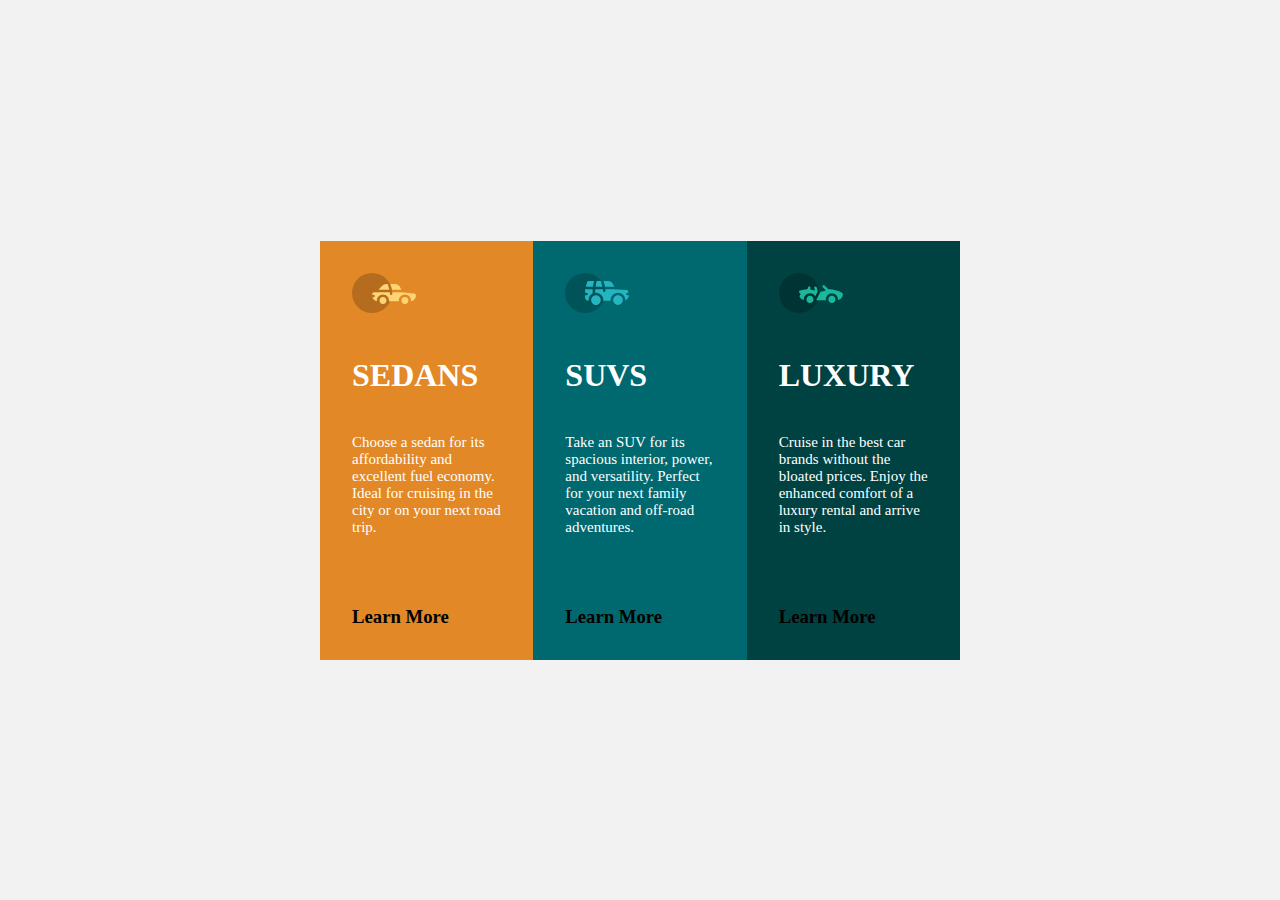
==== index.html @ 2236b919 "Add files via upload" ====
<!DOCTYPE html>
<html lang="en">
  <head>
    <meta charset="UTF-8" />
    <meta http-equiv="X-UA-Compatible" content="IE=edge" />
    <meta name="viewport" content="width=device-width, initial-scale=1.0" />
    <title>Flexbox</title>
    <link rel="stylesheet" href="style.css" />
  </head>



  <body>
    <main>
       <div class="sedans">
           <div class="image"><img src="images/icon-sedans.svg" ></div>
           <h1>SEDANS</h1>
           <p>Choose a sedan for its affordability and excellent fuel economy. Ideal for cruising in the city or on your next road trip.</p>
           <div class="btn"><h3>Learn More</h3></div>
       </div>

       <div class="suvs">
        <div class="image"><img src="images/icon-suvs.svg" ></div>
        <h1>SUVS</h1>
            <p>Take an SUV for its spacious interior, power, and versatility. Perfect for your next family vacation and off-road adventures.</p>
            <div class="btn"><h3>Learn More</h3></div>
       </div>

       <div class="luxury">
        <div class="image"><img src="images/icon-luxury.svg" ></div>
        <h1>LUXURY</h1>
            <p>Cruise in the best car brands without the bloated prices. Enjoy the enhanced comfort of a luxury rental and arrive in style.</p>
            <div class="btn"><h3>Learn More</h3></div>
       </div>
    </main>










  </body>
</html>
---- style.css ----
* {
    margin: 0;
    padding: 0;
    box-sizing: border-box;
}

body {
    background-color: hsl(0, 0%, 95%);
}
main {
    display: flex;
    align-items: center;
    justify-content: center;
    width: 50%;
    margin: auto;
    height: 100vh;
}

.image {
    margin-bottom: 40px;
}

p {
    color: white;
    font-size: 15px;
    margin-bottom: 70px;
}

h1 {
    margin-bottom: 40px;
    color: white;
}

.h3{
    margin-bottom: 40px;
    /* height: 50px;
    width: 50px; */
    color: white;
    
}

.sedans {
    background-color: hsl(31, 77%, 52%);
    padding: 2em;
    width: 100%;
}

.suvs {
    background-color: hsl(184, 100%, 22%);
    padding: 2em;
    width: 100%;
}

.luxury {
    background-color: hsl(179, 100%, 13%);
    padding: 2em;
    width: 100%;
}
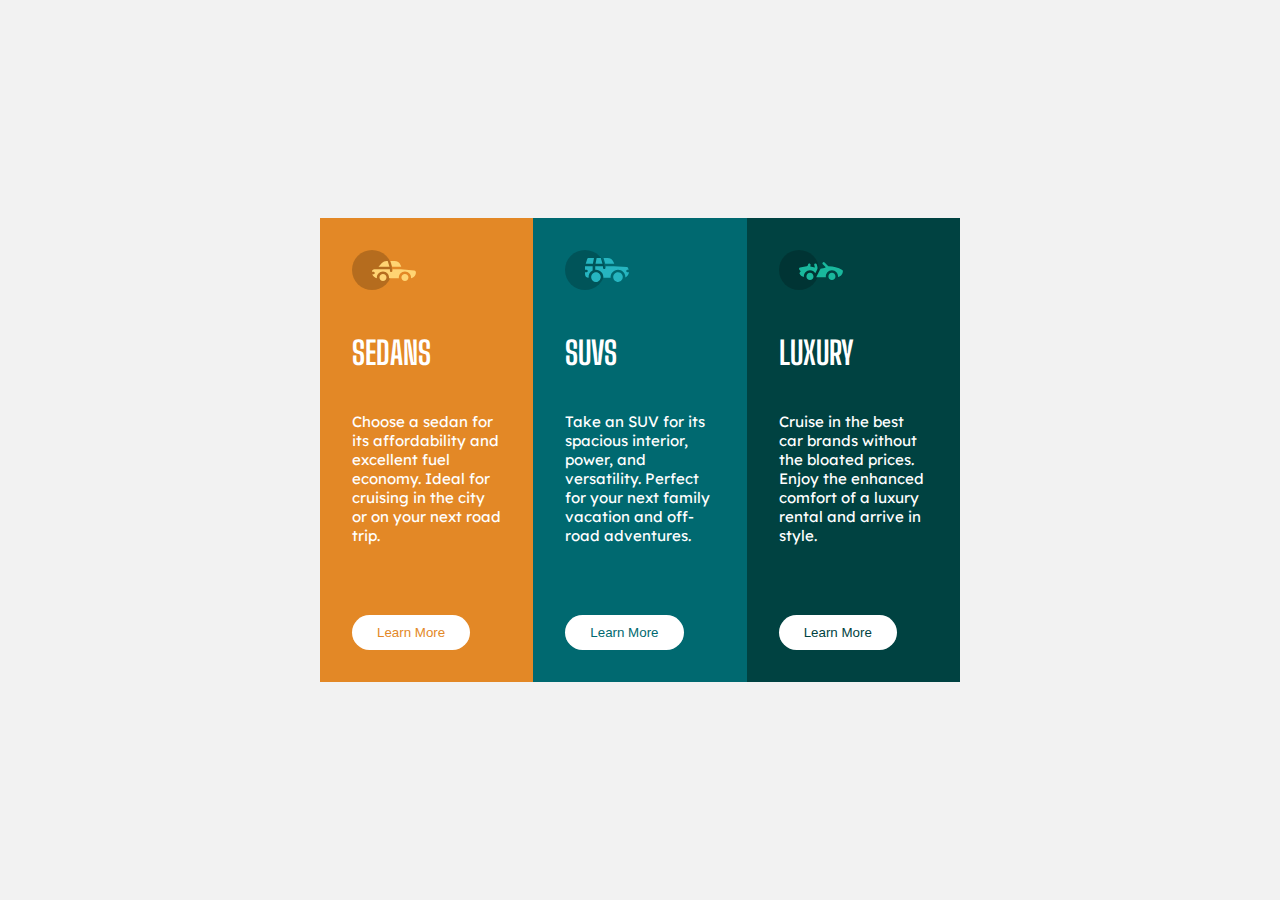
==== commit 02e1961f: "Add files via upload" ====
--- a/index.html
+++ b/index.html
@@ -6,6 +6,10 @@
     <meta name="viewport" content="width=device-width, initial-scale=1.0" />
     <title>Flexbox</title>
     <link rel="stylesheet" href="style.css" />
+    
+    <link rel="preconnect" href="https://fonts.googleapis.com">
+    <link rel="preconnect" href="https://fonts.gstatic.com" crossorigin>
+    <link href="https://fonts.googleapis.com/css2?family=Big+Shoulders+Display:wght@700&family=Lexend+Deca&display=swap" rel="stylesheet">
   </head>
 
 
@@ -16,21 +20,23 @@
            <div class="image"><img src="images/icon-sedans.svg" ></div>
            <h1>SEDANS</h1>
            <p>Choose a sedan for its affordability and excellent fuel economy. Ideal for cruising in the city or on your next road trip.</p>
-           <div class="btn"><h3>Learn More</h3></div>
+          <button>Learn More</button>
        </div>
+
+       
 
        <div class="suvs">
         <div class="image"><img src="images/icon-suvs.svg" ></div>
         <h1>SUVS</h1>
             <p>Take an SUV for its spacious interior, power, and versatility. Perfect for your next family vacation and off-road adventures.</p>
-            <div class="btn"><h3>Learn More</h3></div>
+            <button>Learn More</button>
        </div>
 
        <div class="luxury">
         <div class="image"><img src="images/icon-luxury.svg" ></div>
         <h1>LUXURY</h1>
             <p>Cruise in the best car brands without the bloated prices. Enjoy the enhanced comfort of a luxury rental and arrive in style.</p>
-            <div class="btn"><h3>Learn More</h3></div>
+            <button>Learn More</button>
        </div>
     </main>
 
--- a/style.css
+++ b/style.css
@@ -1,7 +1,7 @@
 * {
     margin: 0;
     padding: 0;
-    box-sizing: border-box;
+   
 }
 
 body {
@@ -24,20 +24,16 @@
     color: white;
     font-size: 15px;
     margin-bottom: 70px;
+    font-family: 'Lexend Deca', sans-serif;
+    
 }
 
 h1 {
     margin-bottom: 40px;
     color: white;
+    font-family: 'Big Shoulders Display', cursive;
 }
 
-.h3{
-    margin-bottom: 40px;
-    /* height: 50px;
-    width: 50px; */
-    color: white;
-    
-}
 
 .sedans {
     background-color: hsl(31, 77%, 52%);
@@ -57,6 +53,38 @@
     width: 100%;
 }
 
+button {
+    background-color: white;
+    padding: 10px 25px;
+    border: none;
+    border-radius: 30px;
+}
+
+.sedans button {
+        color: hsl(31, 77%, 52%);
+}
+.suvs button {
+   color: hsl(184, 100%, 22%);
+}
+.luxury button {
+    color: hsl(179, 100%, 13%);
+}
+
+.sedans button:hover {
+    background-color: hsl(31, 77%, 52%);
+}
+.suvs button:hover {
+    background-color: hsl(184, 100%, 22%);
+}
+.luxury button:hover {
+    background-color: hsl(179, 100%, 13%);
+}
+
+button:hover {
+    border: 1px solid white;
+    cursor: pointer;
+    color: white;
+}
 
 
 
